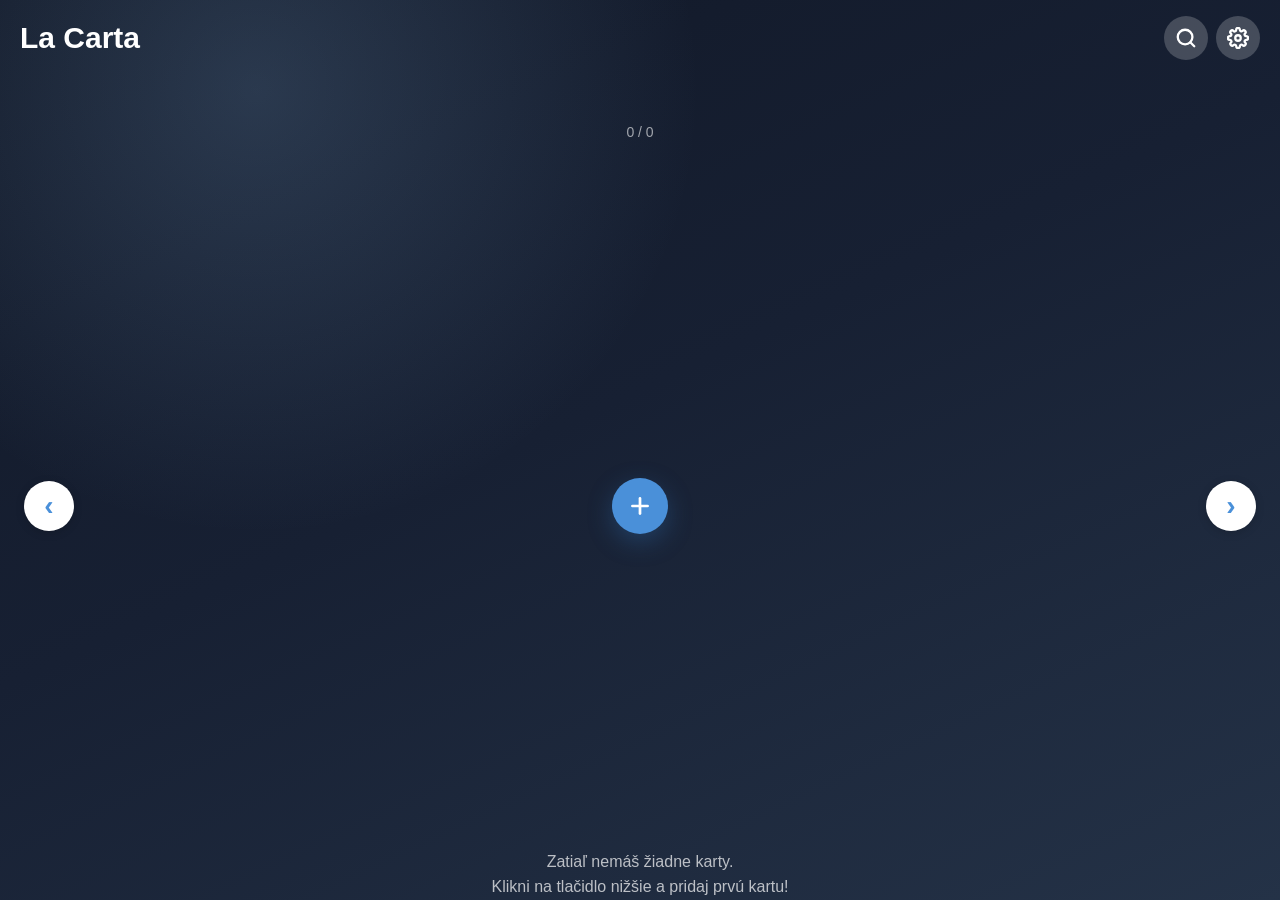
==== index.html @ f8876a1c "Improve PWA stability and translation settings" ====
<!DOCTYPE html>
<html lang="sk">
<head>
  <meta charset="UTF-8">
  <meta name="viewport" content="width=device-width, initial-scale=1.0, viewport-fit=cover">
  <meta name="theme-color" content="#4A90D9">
  <meta name="apple-mobile-web-app-capable" content="yes">
  <title>La Carta</title>
  <link rel="manifest" href="manifest.json">
  <link rel="icon" href="icons/icon-192.png" type="image/png">
  <link rel="apple-touch-icon" href="icons/icon-192.png">
  <link rel="stylesheet" href="css/style.css">
</head>
<body>
  <div id="app">
    <header id="header">
      <h1>La Carta</h1>
      <div class="header-actions" id="header-actions">
        <button id="btn-search" aria-label="Hľadať"><svg viewBox="0 0 24 24" fill="none" stroke="currentColor" stroke-width="2.5" stroke-linecap="round" stroke-linejoin="round"><circle cx="11" cy="11" r="8"/><line x1="21" y1="21" x2="16.65" y2="16.65"/></svg></button>
        <button id="btn-settings" aria-label="Nastavenia"><svg viewBox="0 0 24 24" fill="none" stroke="currentColor" stroke-width="2.5" stroke-linecap="round" stroke-linejoin="round"><circle cx="12" cy="12" r="3"/><path d="M19.4 15a1.65 1.65 0 0 0 .33 1.82l.06.06a2 2 0 0 1-2.83 2.83l-.06-.06a1.65 1.65 0 0 0-1.82-.33 1.65 1.65 0 0 0-1 1.51V21a2 2 0 0 1-4 0v-.09A1.65 1.65 0 0 0 9 19.4a1.65 1.65 0 0 0-1.82.33l-.06.06a2 2 0 0 1-2.83-2.83l.06-.06A1.65 1.65 0 0 0 4.68 15a1.65 1.65 0 0 0-1.51-1H3a2 2 0 0 1 0-4h.09A1.65 1.65 0 0 0 4.6 9a1.65 1.65 0 0 0-.33-1.82l-.06-.06a2 2 0 0 1 2.83-2.83l.06.06A1.65 1.65 0 0 0 9 4.68a1.65 1.65 0 0 0 1-1.51V3a2 2 0 0 1 4 0v.09a1.65 1.65 0 0 0 1 1.51 1.65 1.65 0 0 0 1.82-.33l.06-.06a2 2 0 0 1 2.83 2.83l-.06.06A1.65 1.65 0 0 0 19.4 9a1.65 1.65 0 0 0 1.51 1H21a2 2 0 0 1 0 4h-.09a1.65 1.65 0 0 0-1.51 1z"/></svg></button>
      </div>
      <div id="search-bar" class="hidden">
        <input type="text" id="search-input" placeholder="Hľadať kartu..." autocomplete="off">
        <button id="btn-search-close" aria-label="Zatvoriť hľadanie">✕</button>
      </div>
    </header>
    <div id="search-feedback" class="hidden"></div>
    <main id="main">
      <div id="card-area">
        <div id="card-container" class="splide">
          <div class="splide__track">
            <div class="splide__list"></div>
          </div>
        </div>
      </div>
      <div id="card-counter">0 / 0</div>
      <div class="nav-bottom" id="nav-bottom">
        <button id="btn-prev" class="nav-arrow" aria-label="Predchádzajúca karta">‹</button>
        <button id="btn-add" aria-label="Pridať kartu"><svg viewBox="0 0 24 24" fill="none" stroke="currentColor" stroke-width="2.5" stroke-linecap="round"><line x1="12" y1="5" x2="12" y2="19"/><line x1="5" y1="12" x2="19" y2="12"/></svg></button>
        <button id="btn-next" class="nav-arrow" aria-label="Ďalšia karta">›</button>
      </div>
      <div id="empty-state" class="hidden">
        <p>Zatiaľ nemáš žiadne karty.</p>
        <p>Klikni na tlačidlo nižšie a pridaj prvú kartu!</p>
      </div>
    </main>
  </div>

  <div id="modal-overlay" class="hidden">
    <div id="modal">
      <h2 id="modal-title">Nová karta</h2>
      <form id="card-form">
        <div class="form-group">
          <label for="input-front">Slovo / Fráza</label>
          <input type="text" id="input-front" required autocomplete="off">
        </div>
        <div class="form-group">
          <label for="input-hint">Pomôcka (voliteľné)</label>
          <input type="text" id="input-hint" autocomplete="off">
        </div>
        <div class="form-group">
          <label for="input-back">Preklad</label>
          <div class="input-with-button">
            <input type="text" id="input-back" required autocomplete="off">
            <button type="button" id="btn-translate" title="Automaticky preložiť" aria-label="Automaticky preložiť"><svg viewBox="0 0 24 24"><circle cx="12" cy="12" r="10"/><path d="M2 12h20"/><path d="M12 2a15.3 15.3 0 0 1 0 20"/><path d="M12 2a15.3 15.3 0 0 0 0 20"/></svg></button>
          </div>
        </div>
        <div class="form-group">
          <label>Farba karty</label>
          <div id="color-picker"></div>
        </div>
        <div class="form-actions">
          <button type="button" id="btn-delete" class="btn-danger hidden" aria-label="Vymazať kartu">Vymazať</button>
          <button type="button" id="btn-cancel">Zrušiť</button>
          <button type="submit" id="btn-save">Pridať</button>
        </div>
      </form>
    </div>
  </div>

  <div id="settings-overlay" class="hidden">
    <div id="settings-modal">
      <div class="settings-header">
        <h2 id="settings-title">Nastavenia</h2>
        <button id="btn-settings-close" class="settings-close-icon" aria-label="Zavrieť nastavenia">✕</button>
      </div>
      <div class="settings-toggle">
        <span>Navigačné šípky</span>
        <label class="toggle">
          <input type="checkbox" id="toggle-arrows" checked>
          <span class="toggle-slider"></span>
        </label>
      </div>

      <div class="settings-section">
        <h3 class="settings-section-title">Preklad</h3>
        <div class="translation-controls">
          <label for="select-source-lang">
            Z jazyka
            <select id="select-source-lang">
              <option value="sk">Slovenčina</option>
              <option value="en">Angličtina</option>
              <option value="de">Nemčina</option>
              <option value="es">Španielčina</option>
              <option value="it">Taliančina</option>
            </select>
          </label>
          <label for="select-target-lang">
            Do jazyka
            <select id="select-target-lang">
              <option value="sk">Slovenčina</option>
              <option value="en">Angličtina</option>
              <option value="de">Nemčina</option>
              <option value="es">Španielčina</option>
              <option value="it">Taliančina</option>
            </select>
          </label>
        </div>
      </div>

      <div class="settings-section">
        <h3 class="settings-section-title">Veľkosť textu</h3>

        <div class="font-size-control">
          <label>Slovo (predná strana)</label>
          <div class="font-size-adjuster">
            <button type="button" class="font-size-btn" id="btn-front-minus">−</button>
            <span class="font-size-value" id="front-size-value">100%</span>
            <button type="button" class="font-size-btn" id="btn-front-plus">+</button>
          </div>
          <div class="font-preview" id="front-preview">slovo</div>
        </div>

        <div class="font-size-control">
          <label>Preklad (zadná strana)</label>
          <div class="font-size-adjuster">
            <button type="button" class="font-size-btn" id="btn-back-minus">−</button>
            <span class="font-size-value" id="back-size-value">100%</span>
            <button type="button" class="font-size-btn" id="btn-back-plus">+</button>
          </div>
          <div class="font-preview" id="back-preview">translation</div>
        </div>
      </div>

      <div class="settings-actions">
        <button id="btn-export" class="settings-btn">Exportovať karty</button>
        <button id="btn-import" class="settings-btn">Importovať karty</button>
      </div>
      <p class="settings-info">Export vytvorí .json súbor so všetkými kartami. Import nahradí existujúce karty.</p>
    </div>
  </div>

  <script src="js/storage.js"></script>
  <script src="js/cards.js"></script>
  <script src="js/ui.js"></script>
  <script src="js/app.js"></script>
  <script>
    if ('serviceWorker' in navigator) {
      navigator.serviceWorker.register('service-worker.js');
    }
  </script>
</body>
</html>
---- css/style.css ----
*, *::before, *::after {
  box-sizing: border-box;
  margin: 0;
  padding: 0;
}

:root {
  --primary: #4A90D9;
  --primary-strong: #2f6fb1;
  --bg: #172033;
  --card-bg: #faf4e9;   /* pastel matte card background */
  --text: #333333;
  --text-secondary: #888888;
  --radius: 16px;
  --shadow: 0 4px 20px rgba(0,0,0,0.12);
}

html, body {
  height: 100%;
  overflow: hidden;
  font-family: -apple-system, BlinkMacSystemFont, 'Segoe UI', Roboto, sans-serif;
  background:
    radial-gradient(circle at 20% 10%, rgba(126, 166, 205, 0.22), transparent 34%),
    linear-gradient(155deg, #111827 0%, #172033 46%, #243247 100%);
  color: var(--text);
  -webkit-tap-highlight-color: transparent;
  user-select: none;
}

#app {
  height: 100%;
  display: flex;
  flex-direction: column;
}

#header {
  display: flex;
  justify-content: space-between;
  align-items: center;
  padding: 16px 20px;
  background: transparent;
  color: white;
  flex-shrink: 0;
}

#header h1 {
  font-size: 30px;
  font-weight: 650;
  letter-spacing: 0;
  line-height: 1;
}

#btn-add {
  width: 56px;
  height: 56px;
  border: none;
  background: var(--primary);
  color: white;
  border-radius: 50%;
  cursor: pointer;
  display: flex;
  align-items: center;
  justify-content: center;
  transition: background 0.2s, transform 0.15s;
  flex-shrink: 0;
  box-shadow: 0 8px 24px rgba(47,111,177,0.36);
}

#btn-add svg {
  width: 26px;
  height: 26px;
  fill: none;
  stroke: currentColor;
  stroke-width: 2.5;
  stroke-linecap: round;
}

#btn-add:active {
  background: var(--primary-strong);
  transform: scale(0.92);
}

.header-actions {
  display: flex;
  gap: 8px;
}

#btn-search {
  width: 44px;
  height: 44px;
  border: none;
  background: rgba(255,255,255,0.2);
  color: white;
  border-radius: 50%;
  cursor: pointer;
  display: flex;
  align-items: center;
  justify-content: center;
  transition: background 0.2s;
}

#btn-search svg {
  width: 22px;
  height: 22px;
  fill: none;
  stroke: currentColor;
  stroke-width: 2.5;
  stroke-linecap: round;
  stroke-linejoin: round;
}

#btn-search:active {
  background: rgba(255,255,255,0.35);
}

#search-bar {
  display: flex;
  align-items: center;
  gap: 8px;
  flex: 1;
  margin-left: 12px;
}

#search-bar.hidden {
  display: none;
}

#search-input {
  flex: 1;
  padding: 10px 14px;
  border: none;
  border-radius: 10px;
  font-size: 16px;
  outline: none;
  background: rgba(255,255,255,0.25);
  color: white;
}

#search-input::placeholder {
  color: rgba(255,255,255,0.6);
}

#btn-search-close {
  width: 36px;
  height: 36px;
  border: none;
  background: rgba(255,255,255,0.2);
  color: white;
  font-size: 16px;
  border-radius: 50%;
  cursor: pointer;
  display: flex;
  align-items: center;
  justify-content: center;
}

#btn-search-close:active {
  background: rgba(255,255,255,0.35);
}

#search-feedback {
  text-align: center;
  padding: 6px 16px;
  font-size: 13px;
  color: white;
  background: rgba(0,0,0,0.3);
  flex-shrink: 0;
}

#search-feedback.hidden {
  display: none;
}

#btn-settings {
  width: 44px;
  height: 44px;
  border: none;
  background: rgba(255,255,255,0.2);
  color: white;
  border-radius: 50%;
  cursor: pointer;
  display: flex;
  align-items: center;
  justify-content: center;
  transition: background 0.2s;
}

#btn-settings svg {
  width: 22px;
  height: 22px;
  fill: none;
  stroke: currentColor;
  stroke-width: 2.5;
  stroke-linecap: round;
  stroke-linejoin: round;
}

#btn-settings:active {
  background: rgba(255,255,255,0.35);
}

#main {
   flex: 1;
   display: flex;
   flex-direction: column;
   align-items: center;
   justify-content: space-between;
   position: relative;
   overflow: hidden;
   padding-top: clamp(20px, 4vh, 50px);
   padding-bottom: 0;
}

#empty-state {
  text-align: center;
  color: rgba(255,255,255,0.7);
  line-height: 1.6;
}

/* ── Card area and slider ── */

#card-area {
  display: flex;
  align-items: center;
  justify-content: center;
  width: 100%;
  flex-shrink: 0;
}

.splide {
   width: 100vw;
   height: clamp(350px, 65vh, 500px);
   padding: clamp(20px, 4vh, 40px) 0 clamp(20px, 4vh, 40px) 0;
   overflow: hidden;
}

.splide__track {
  overflow: visible;
  height: 100%;
  width: 100%;
  touch-action: pan-y;
}

.splide__list {
  --slide-width: min(70vw, 360px);
  --slide-gap: 18px;
  --slide-step: calc(var(--slide-width) + var(--slide-gap));
  --current-index: 0;
  --drag-offset: 0px;
  display: flex;
  gap: var(--slide-gap);
  height: 100%;
  transform: translateX(calc((100vw - var(--slide-width)) / 2 - (var(--current-index) * var(--slide-step)) + var(--drag-offset)));
  transition: transform 0.32s cubic-bezier(.2, .8, .2, 1);
  will-change: transform;
}

.splide__slide {
  flex: 0 0 var(--slide-width);
  display: flex;
  align-items: center;
  justify-content: center;
  padding: 10px;
  height: 100%;
  pointer-events: none;
}

.splide__slide .card {
   width: 100%;
   height: clamp(300px, 55vh, 450px);
   cursor: pointer;
   position: relative;
   transition: transform 0.35s ease, opacity 0.35s ease;
   transform-style: preserve-3d;
}

.splide__slide.is-active {
  pointer-events: auto;
}

.splide__slide.is-prev .card,
.splide__slide.is-next .card {
  transform: scale(0.85);
  opacity: 0.7;
}

.splide__slide.is-active .card {
  transform: none;
  opacity: 1;
}

.splide__slide .card.flipped {
  transform: rotateY(180deg);
}

.splide__slide.is-active .card.flipped {
  transform: rotateY(180deg);
}

.splide__slide .card-inner {
  position: relative;
  width: 100%;
  height: 100%;
  border-radius: var(--radius);
  box-shadow: 0 4px 15px rgba(0,0,0,0.2);
  background: var(--card-bg);
}

.splide__slide .card-front,
.splide__slide .card-back {
  position: absolute;
  inset: 0;
  backface-visibility: hidden;
  -webkit-backface-visibility: hidden;
  border-radius: var(--radius);
  display: flex;
  flex-direction: column;
  align-items: center;
  justify-content: center;
  padding: clamp(10px, 2.5vw, 20px);
  overflow: hidden;
}

.splide__slide .card-back {
  transform: rotateY(180deg);
}

.splide__slide .card-front-text {
   font-size: calc(clamp(16px, 4.5vw, 32px) * var(--font-scale-front, 1));
   font-weight: 700;
   text-align: center;
   word-break: break-word;
   color: white;
   max-width: 100%;
}

.splide__slide.is-active .card-front-text {
   font-size: calc(clamp(26px, 8vw, 58px) * var(--font-scale-front, 1));
}

.splide__slide .hint {
  font-size: clamp(9px, 2vw, 12px);
  color: white;
  font-style: italic;
  margin-top: 3px;
  text-align: center;
  opacity: 0.85;
  max-width: 100%;
}

.splide__slide.is-active .hint {
  font-size: clamp(11px, 2.8vw, 15px);
  margin-top: 5px;
}

.splide__slide .card-back-text {
   font-size: calc(clamp(14px, 3.5vw, 24px) * var(--font-scale-back, 1));
   text-align: center;
   word-break: break-word;
   color: white;
   max-width: 100%;
}

.splide__slide.is-active .card-back-text {
   font-size: calc(clamp(18px, 5.5vw, 36px) * var(--font-scale-back, 1));
}

.splide__slide .card-back-actions {
  position: absolute;
  bottom: clamp(4px, 1.5vh, 10px);
  display: flex;
  gap: clamp(4px, 1.5vw, 10px);
}

.splide__slide .card-back-actions button {
  background: rgba(0,0,0,0.15);
  border: none;
  cursor: pointer;
  width: clamp(22px, 5vw, 32px);
  height: clamp(22px, 5vw, 32px);
  border-radius: 50%;
  display: flex;
  align-items: center;
  justify-content: center;
  opacity: 0.8;
  transition: opacity 0.2s, background 0.2s;
  color: white;
}

.splide__slide .card-back-actions button svg {
  width: 60%;
  height: 60%;
  fill: none;
  stroke: currentColor;
  stroke-width: 2;
  stroke-linecap: round;
  stroke-linejoin: round;
}

.splide__slide .card-back-actions button:active {
  opacity: 1;
  background: rgba(0,0,0,0.25);
}

.splide__slide.is-active .card-back-actions button {
  width: clamp(26px, 5vw, 38px);
  height: clamp(26px, 5vw, 38px);
}

/* ── Nav bottom ── */

.nav-bottom {
   display: flex;
   align-items: center;
   justify-content: space-between;
   width: 100%;
   padding: 24px 24px 12px;
   flex-shrink: 0;
}

.nav-arrow {
  width: 50px;
  height: 50px;
  border: none;
  background: white;
  color: var(--primary);
  font-size: 28px;
  font-weight: 700;
  border-radius: 50%;
  cursor: pointer;
  display: flex;
  align-items: center;
  justify-content: center;
  transition: opacity 0.2s, transform 0.15s;
  box-shadow: 0 2px 10px rgba(0,0,0,0.15);
  line-height: 1;
}

.nav-arrow:active {
  opacity: 0.7;
  transform: scale(0.92);
}

.nav-arrow.hidden {
  display: none;
}

/* ── Card counter ── */

#card-counter {
  text-align: center;
  padding: 12px;
  font-size: 14px;
  color: rgba(255,255,255,0.6);
  flex-shrink: 0;
}

/* ── Modal ── */

#modal-overlay {
  position: fixed;
  inset: 0;
  background: rgba(0,0,0,0.4);
  display: flex;
  align-items: flex-end;
  z-index: 100;
  transition: opacity 0.2s;
}

#modal-overlay.hidden {
  display: none;
}

#modal {
  background: white;
  width: 100%;
  max-height: 90vh;
  border-radius: 20px 20px 0 0;
  padding: 24px 24px max(24px, env(safe-area-inset-bottom));
  overflow-y: auto;
}

#modal-title {
  font-size: 20px;
  margin-bottom: 20px;
}

.form-group {
  margin-bottom: 16px;
}

.form-group label {
  display: block;
  font-size: 14px;
  color: var(--text-secondary);
  margin-bottom: 6px;
}

.form-group input {
  width: 100%;
  padding: 12px 14px;
  border: 2px solid #e0e0e0;
  border-radius: 10px;
  font-size: 16px;
  outline: none;
  transition: border-color 0.2s;
}

.form-group input:focus {
  border-color: var(--primary);
}

.input-with-button {
  display: flex;
  gap: 8px;
}

.input-with-button input {
  flex: 1;
}

#btn-translate {
  width: 48px;
  min-width: 48px;
  border: 2px solid #e0e0e0;
  border-radius: 10px;
  background: white;
  cursor: pointer;
  transition: border-color 0.2s;
  color: var(--primary);
  display: flex;
  align-items: center;
  justify-content: center;
}

#btn-translate svg {
  width: 21px;
  height: 21px;
  fill: none;
  stroke: currentColor;
  stroke-width: 2.3;
  stroke-linecap: round;
  stroke-linejoin: round;
}

#btn-translate:active {
  border-color: var(--primary);
}

#color-picker {
  display: flex;
  flex-wrap: wrap;
  gap: 8px;
}

.color-option {
  width: 36px;
  height: 36px;
  border-radius: 50%;
  cursor: pointer;
  border: 3px solid transparent;
  transition: border-color 0.2s, transform 0.2s;
}

.color-option.selected {
  border-color: var(--text);
  transform: scale(1.15);
}

.form-actions {
  display: flex;
  gap: 12px;
  margin-top: 20px;
}

.form-actions button {
  flex: 1;
  padding: 14px;
  border: none;
  border-radius: 12px;
  font-size: 16px;
  font-weight: 600;
  cursor: pointer;
  transition: opacity 0.2s;
}

.form-actions button:active {
  opacity: 0.7;
}

#btn-cancel {
  background: #f0f0f0;
  color: var(--text);
}

.btn-danger {
  background: #E74C3C !important;
  color: white !important;
}

#btn-save {
  background: var(--primary);
  color: white;
}

/* ── Toggle switch ── */

.settings-toggle {
  display: flex;
  align-items: center;
  justify-content: space-between;
  padding: 14px 0;
  font-size: 16px;
  font-weight: 500;
}

.toggle {
  position: relative;
  width: 48px;
  height: 26px;
  cursor: pointer;
  display: inline-block;
}

.toggle input {
  position: absolute;
  opacity: 0;
  width: 0;
  height: 0;
}

.toggle-slider {
  position: absolute;
  inset: 0;
  background: #ccc;
  border-radius: 26px;
  transition: background 0.25s;
}

.toggle-slider::after {
  content: '';
  position: absolute;
  width: 20px;
  height: 20px;
  left: 3px;
  top: 3px;
  background: white;
  border-radius: 50%;
  transition: transform 0.25s;
  box-shadow: 0 1px 3px rgba(0,0,0,0.2);
}

.toggle input:checked + .toggle-slider {
  background: var(--primary);
}

.toggle input:checked + .toggle-slider::after {
  transform: translateX(22px);
}

/* ── Settings ── */

#settings-overlay {
  position: fixed;
  inset: 0;
  background: rgba(0,0,0,0.4);
  display: flex;
  align-items: flex-end;
  z-index: 100;
  transition: opacity 0.2s;
}

#settings-overlay.hidden {
  display: none;
}

#settings-modal {
  background: white;
  width: 100%;
  max-height: 90vh;
  border-radius: 20px 20px 0 0;
  padding: 24px 24px max(24px, env(safe-area-inset-bottom));
  overflow-y: auto;
}

.settings-header {
  display: flex;
  align-items: center;
  justify-content: space-between;
  gap: 16px;
  margin-bottom: 20px;
}

#settings-title {
  font-size: 20px;
}

.settings-close-icon {
  width: 38px;
  height: 38px;
  border: none;
  border-radius: 50%;
  background: #f0f0f0;
  color: var(--text);
  cursor: pointer;
  font-size: 16px;
  line-height: 1;
}

.settings-actions {
  display: flex;
  flex-direction: column;
  gap: 12px;
  margin-bottom: 16px;
}

.settings-btn {
  padding: 14px;
  border: 2px solid #e0e0e0;
  border-radius: 12px;
  background: white;
  font-size: 16px;
  font-weight: 600;
  cursor: pointer;
  transition: border-color 0.2s;
  text-align: center;
  color: var(--text);
}

.settings-btn:active {
  border-color: var(--primary);
}

.settings-info {
  font-size: 13px;
  color: var(--text-secondary);
  line-height: 1.5;
  margin-bottom: 16px;
}

.settings-close-icon:active {
   opacity: 0.7;
}

/* ── Font Size Settings ── */

.settings-section {
   margin-bottom: 24px;
   padding-bottom: 16px;
   border-bottom: 1px solid #e0e0e0;
}

.settings-section-title {
   font-size: 14px;
   font-weight: 600;
   color: var(--text-secondary);
   margin-bottom: 14px;
   text-transform: uppercase;
  letter-spacing: 0.05em;
}

.translation-controls {
   display: grid;
   grid-template-columns: 1fr 1fr;
   gap: 12px;
}

.translation-controls label {
   display: flex;
   flex-direction: column;
   gap: 6px;
   font-size: 14px;
   font-weight: 500;
   color: var(--text);
}

.translation-controls select {
   width: 100%;
   padding: 11px 12px;
   border: 2px solid #e0e0e0;
   border-radius: 10px;
   background: white;
   color: var(--text);
   font-size: 15px;
   outline: none;
}

.translation-controls select:focus {
   border-color: var(--primary);
}

.font-size-control {
   margin-bottom: 20px;
}

.font-size-control > label {
   display: block;
   font-size: 14px;
   font-weight: 500;
   color: var(--text);
   margin-bottom: 8px;
}

.font-size-adjuster {
   display: flex;
   align-items: center;
   gap: 12px;
   margin-bottom: 10px;
}

.font-size-btn {
   width: 40px;
   height: 40px;
   border: 2px solid #e0e0e0;
   border-radius: 8px;
   background: white;
   font-size: 20px;
   font-weight: 600;
   color: var(--primary);
   cursor: pointer;
   display: flex;
   align-items: center;
   justify-content: center;
   transition: border-color 0.2s, background 0.2s;
}

.font-size-btn:active {
   border-color: var(--primary);
   background: #f5f5f5;
}

.font-size-value {
   min-width: 60px;
   text-align: center;
   font-size: 16px;
   font-weight: 600;
   color: var(--text);
}

.font-preview {
   padding: 12px;
   background: #f9f9f9;
   border-radius: 8px;
   text-align: center;
   color: var(--text);
   font-weight: 500;
   word-break: break-word;
}

#front-preview {
   font-size: calc(clamp(26px, 8vw, 58px) * var(--font-scale-front, 1));
}

#back-preview {
   font-size: calc(clamp(18px, 5.5vw, 36px) * var(--font-scale-back, 1));
}

.hidden {
   display: none !important;
}
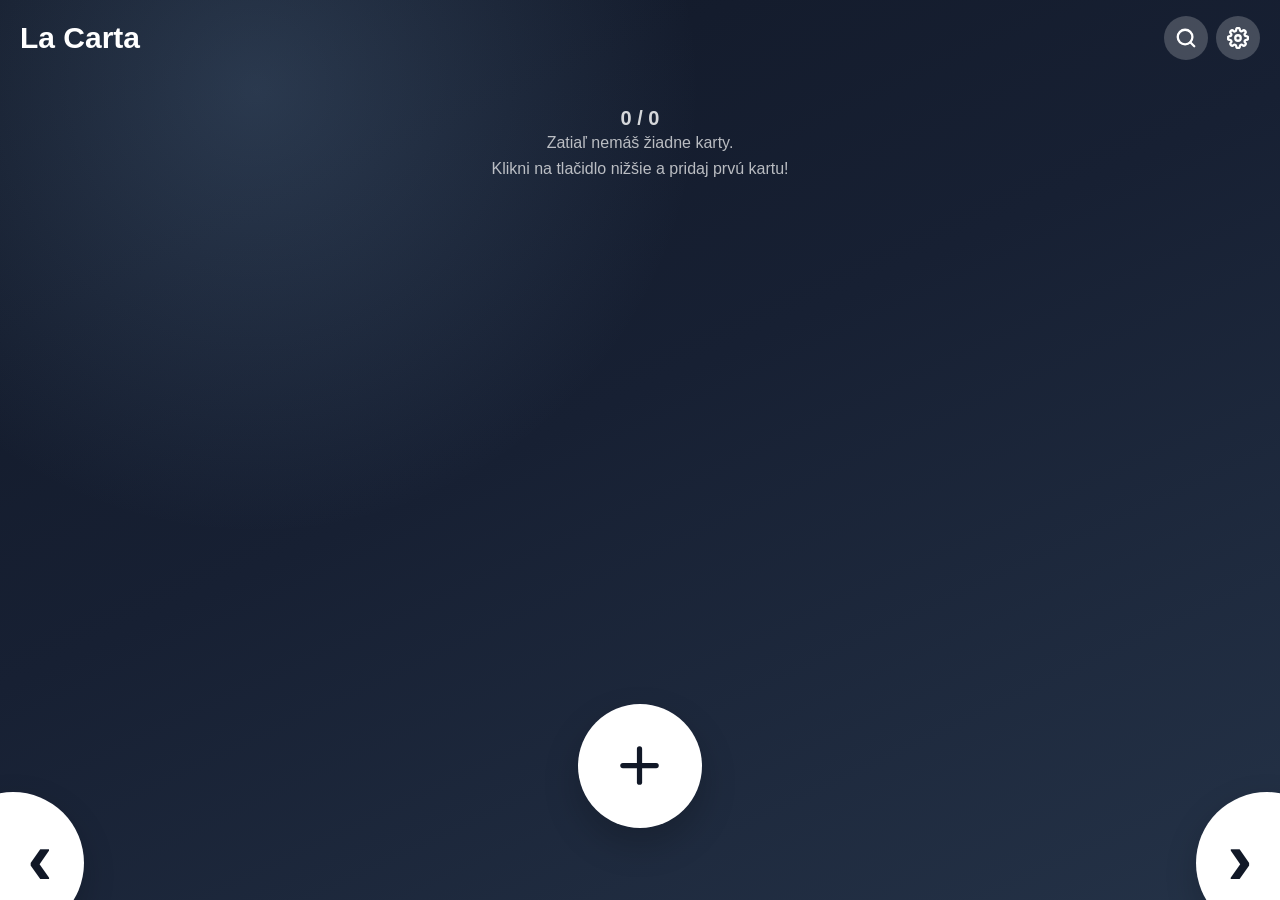
==== commit b2e1da32: "Refine mobile card controls layout" ====
--- a/index.html
+++ b/index.html
@@ -12,6 +12,10 @@
   <link rel="stylesheet" href="css/style.css">
 </head>
 <body>
+  <div id="update-banner" class="app-banner hidden">
+    <span>Je dostupná nová verzia.</span>
+    <button id="btn-update-app" type="button">Aktualizovať</button>
+  </div>
   <div id="app">
     <header id="header">
       <h1>La Carta</h1>
@@ -26,6 +30,7 @@
     </header>
     <div id="search-feedback" class="hidden"></div>
     <main id="main">
+      <div id="card-counter">0 / 0</div>
       <div id="card-area">
         <div id="card-container" class="splide">
           <div class="splide__track">
@@ -33,7 +38,6 @@
           </div>
         </div>
       </div>
-      <div id="card-counter">0 / 0</div>
       <div class="nav-bottom" id="nav-bottom">
         <button id="btn-prev" class="nav-arrow" aria-label="Predchádzajúca karta">‹</button>
         <button id="btn-add" aria-label="Pridať kartu"><svg viewBox="0 0 24 24" fill="none" stroke="currentColor" stroke-width="2.5" stroke-linecap="round"><line x1="12" y1="5" x2="12" y2="19"/><line x1="5" y1="12" x2="19" y2="12"/></svg></button>
@@ -48,6 +52,7 @@
 
   <div id="modal-overlay" class="hidden">
     <div id="modal">
+      <div class="sheet-handle" aria-hidden="true"></div>
       <h2 id="modal-title">Nová karta</h2>
       <form id="card-form">
         <div class="form-group">
@@ -64,6 +69,7 @@
             <input type="text" id="input-back" required autocomplete="off">
             <button type="button" id="btn-translate" title="Automaticky preložiť" aria-label="Automaticky preložiť"><svg viewBox="0 0 24 24"><circle cx="12" cy="12" r="10"/><path d="M2 12h20"/><path d="M12 2a15.3 15.3 0 0 1 0 20"/><path d="M12 2a15.3 15.3 0 0 0 0 20"/></svg></button>
           </div>
+          <p id="translation-feedback" class="form-feedback hidden"></p>
         </div>
         <div class="form-group">
           <label>Farba karty</label>
@@ -80,20 +86,38 @@
 
   <div id="settings-overlay" class="hidden">
     <div id="settings-modal">
+      <div class="sheet-handle" aria-hidden="true"></div>
       <div class="settings-header">
         <h2 id="settings-title">Nastavenia</h2>
         <button id="btn-settings-close" class="settings-close-icon" aria-label="Zavrieť nastavenia">✕</button>
       </div>
-      <div class="settings-toggle">
-        <span>Navigačné šípky</span>
-        <label class="toggle">
-          <input type="checkbox" id="toggle-arrows" checked>
-          <span class="toggle-slider"></span>
-        </label>
-      </div>
-
-      <div class="settings-section">
-        <h3 class="settings-section-title">Preklad</h3>
+
+      <div id="settings-menu" class="settings-view">
+        <button class="settings-menu-item" type="button" data-settings-view="translation" aria-label="Preklad">
+          <span>Preklad</span>
+          <small>Jazyky automatického prekladu</small>
+          <span class="settings-menu-arrow" aria-hidden="true"></span>
+        </button>
+        <button class="settings-menu-item" type="button" data-settings-view="font" aria-label="Písmo">
+          <span>Písmo</span>
+          <small>Veľkosť textu na kartách</small>
+          <span class="settings-menu-arrow" aria-hidden="true"></span>
+        </button>
+        <button class="settings-menu-item" type="button" data-settings-view="navigation" aria-label="Navigácia">
+          <span>Navigácia</span>
+          <small>Zobrazenie šípok</small>
+          <span class="settings-menu-arrow" aria-hidden="true"></span>
+        </button>
+        <button class="settings-menu-item" type="button" data-settings-view="data" aria-label="Import / export">
+          <span>Import / export</span>
+          <small>Zálohovanie kariet</small>
+          <span class="settings-menu-arrow" aria-hidden="true"></span>
+        </button>
+      </div>
+
+      <div id="settings-view-translation" class="settings-view settings-detail hidden">
+        <button class="settings-back" type="button">← Nastavenia</button>
+        <h3 class="settings-detail-title">Preklad</h3>
         <div class="translation-controls">
           <label for="select-source-lang">
             Z jazyka
@@ -118,9 +142,9 @@
         </div>
       </div>
 
-      <div class="settings-section">
-        <h3 class="settings-section-title">Veľkosť textu</h3>
-
+      <div id="settings-view-font" class="settings-view settings-detail hidden">
+        <button class="settings-back" type="button">← Nastavenia</button>
+        <h3 class="settings-detail-title">Písmo</h3>
         <div class="font-size-control">
           <label>Slovo (predná strana)</label>
           <div class="font-size-adjuster">
@@ -130,7 +154,6 @@
           </div>
           <div class="font-preview" id="front-preview">slovo</div>
         </div>
-
         <div class="font-size-control">
           <label>Preklad (zadná strana)</label>
           <div class="font-size-adjuster">
@@ -142,13 +165,42 @@
         </div>
       </div>
 
-      <div class="settings-actions">
-        <button id="btn-export" class="settings-btn">Exportovať karty</button>
-        <button id="btn-import" class="settings-btn">Importovať karty</button>
-      </div>
-      <p class="settings-info">Export vytvorí .json súbor so všetkými kartami. Import nahradí existujúce karty.</p>
+      <div id="settings-view-navigation" class="settings-view settings-detail hidden">
+        <button class="settings-back" type="button">← Nastavenia</button>
+        <h3 class="settings-detail-title">Navigácia</h3>
+        <div class="settings-toggle">
+          <span>Navigačné šípky</span>
+          <label class="toggle">
+            <input type="checkbox" id="toggle-arrows" checked>
+            <span class="toggle-slider"></span>
+          </label>
+        </div>
+      </div>
+
+      <div id="settings-view-data" class="settings-view settings-detail hidden">
+        <button class="settings-back" type="button">← Nastavenia</button>
+        <h3 class="settings-detail-title">Import / export</h3>
+        <div class="settings-actions">
+          <button id="btn-export" class="settings-btn">Exportovať karty</button>
+          <button id="btn-import" class="settings-btn">Importovať karty</button>
+        </div>
+        <p class="settings-info">Export vytvorí .json súbor so všetkými kartami. Import nahradí existujúce karty.</p>
+      </div>
     </div>
   </div>
+
+  <div id="confirm-overlay" class="hidden">
+    <div id="confirm-dialog">
+      <h2 id="confirm-title">Importovať karty?</h2>
+      <p id="confirm-message">Import nahradí všetky existujúce karty.</p>
+      <div class="confirm-actions">
+        <button type="button" id="btn-confirm-cancel">Zrušiť</button>
+        <button type="button" id="btn-confirm-ok">Importovať</button>
+      </div>
+    </div>
+  </div>
+
+  <div id="toast" class="toast hidden" role="status" aria-live="polite"></div>
 
   <script src="js/storage.js"></script>
   <script src="js/cards.js"></script>
--- a/css/style.css
+++ b/css/style.css
@@ -1,4 +1,6 @@
-*, *::before, *::after {
+*,
+*::before,
+*::after {
   box-sizing: border-box;
   margin: 0;
   padding: 0;
@@ -8,14 +10,16 @@
   --primary: #4A90D9;
   --primary-strong: #2f6fb1;
   --bg: #172033;
-  --card-bg: #faf4e9;   /* pastel matte card background */
+  --card-bg: #faf4e9;
+  /* pastel matte card background */
   --text: #333333;
   --text-secondary: #888888;
   --radius: 16px;
-  --shadow: 0 4px 20px rgba(0,0,0,0.12);
-}
-
-html, body {
+  --shadow: 0 4px 20px rgba(0, 0, 0, 0.12);
+}
+
+html,
+body {
   height: 100%;
   overflow: hidden;
   font-family: -apple-system, BlinkMacSystemFont, 'Segoe UI', Roboto, sans-serif;
@@ -33,6 +37,35 @@
   flex-direction: column;
 }
 
+.app-banner {
+  position: fixed;
+  left: 16px;
+  right: 16px;
+  top: max(12px, env(safe-area-inset-top));
+  z-index: 220;
+  display: flex;
+  align-items: center;
+  justify-content: space-between;
+  gap: 12px;
+  padding: 12px 14px;
+  border-radius: 14px;
+  background: white;
+  color: var(--text);
+  box-shadow: 0 8px 26px rgba(0, 0, 0, 0.22);
+  font-size: 14px;
+  font-weight: 600;
+}
+
+.app-banner button {
+  border: none;
+  border-radius: 10px;
+  padding: 9px 12px;
+  background: var(--primary);
+  color: white;
+  font-weight: 650;
+  cursor: pointer;
+}
+
 #header {
   display: flex;
   justify-content: space-between;
@@ -63,7 +96,7 @@
   justify-content: center;
   transition: background 0.2s, transform 0.15s;
   flex-shrink: 0;
-  box-shadow: 0 8px 24px rgba(47,111,177,0.36);
+  box-shadow: 0 8px 24px rgba(47, 111, 177, 0.36);
 }
 
 #btn-add svg {
@@ -89,7 +122,7 @@
   width: 44px;
   height: 44px;
   border: none;
-  background: rgba(255,255,255,0.2);
+  background: rgba(255, 255, 255, 0.2);
   color: white;
   border-radius: 50%;
   cursor: pointer;
@@ -110,7 +143,7 @@
 }
 
 #btn-search:active {
-  background: rgba(255,255,255,0.35);
+  background: rgba(255, 255, 255, 0.35);
 }
 
 #search-bar {
@@ -132,19 +165,19 @@
   border-radius: 10px;
   font-size: 16px;
   outline: none;
-  background: rgba(255,255,255,0.25);
+  background: rgba(255, 255, 255, 0.25);
   color: white;
 }
 
 #search-input::placeholder {
-  color: rgba(255,255,255,0.6);
+  color: rgba(255, 255, 255, 0.6);
 }
 
 #btn-search-close {
   width: 36px;
   height: 36px;
   border: none;
-  background: rgba(255,255,255,0.2);
+  background: rgba(255, 255, 255, 0.2);
   color: white;
   font-size: 16px;
   border-radius: 50%;
@@ -155,7 +188,7 @@
 }
 
 #btn-search-close:active {
-  background: rgba(255,255,255,0.35);
+  background: rgba(255, 255, 255, 0.35);
 }
 
 #search-feedback {
@@ -163,7 +196,7 @@
   padding: 6px 16px;
   font-size: 13px;
   color: white;
-  background: rgba(0,0,0,0.3);
+  background: rgba(0, 0, 0, 0.3);
   flex-shrink: 0;
 }
 
@@ -175,7 +208,7 @@
   width: 44px;
   height: 44px;
   border: none;
-  background: rgba(255,255,255,0.2);
+  background: rgba(255, 255, 255, 0.2);
   color: white;
   border-radius: 50%;
   cursor: pointer;
@@ -196,24 +229,24 @@
 }
 
 #btn-settings:active {
-  background: rgba(255,255,255,0.35);
+  background: rgba(255, 255, 255, 0.35);
 }
 
 #main {
-   flex: 1;
-   display: flex;
-   flex-direction: column;
-   align-items: center;
-   justify-content: space-between;
-   position: relative;
-   overflow: hidden;
-   padding-top: clamp(20px, 4vh, 50px);
-   padding-bottom: 0;
+  flex: 1;
+  display: flex;
+  flex-direction: column;
+  align-items: center;
+  justify-content: flex-start;
+  position: relative;
+  overflow: hidden;
+  padding-top: clamp(16px, 3vh, 34px);
+  padding-bottom: max(148px, calc(126px + env(safe-area-inset-bottom)));
 }
 
 #empty-state {
   text-align: center;
-  color: rgba(255,255,255,0.7);
+  color: rgba(255, 255, 255, 0.7);
   line-height: 1.6;
 }
 
@@ -225,13 +258,15 @@
   justify-content: center;
   width: 100%;
   flex-shrink: 0;
+  margin-top: clamp(4px, 1vh, 12px);
 }
 
 .splide {
-   width: 100vw;
-   height: clamp(350px, 65vh, 500px);
-   padding: clamp(20px, 4vh, 40px) 0 clamp(20px, 4vh, 40px) 0;
-   overflow: hidden;
+  width: 100vw;
+  height: min(58vh, 520px);
+  min-height: 330px;
+  padding: clamp(10px, 2vh, 24px) 0 clamp(10px, 2vh, 24px) 0;
+  overflow: hidden;
 }
 
 .splide__track {
@@ -242,8 +277,8 @@
 }
 
 .splide__list {
-  --slide-width: min(70vw, 360px);
-  --slide-gap: 18px;
+  --slide-width: min(66vw, 340px);
+  --slide-gap: clamp(22px, 7vw, 42px);
   --slide-step: calc(var(--slide-width) + var(--slide-gap));
   --current-index: 0;
   --drag-offset: 0px;
@@ -266,12 +301,13 @@
 }
 
 .splide__slide .card {
-   width: 100%;
-   height: clamp(300px, 55vh, 450px);
-   cursor: pointer;
-   position: relative;
-   transition: transform 0.35s ease, opacity 0.35s ease;
-   transform-style: preserve-3d;
+  width: 100%;
+  height: min(52vh, 460px);
+  min-height: 300px;
+  cursor: pointer;
+  position: relative;
+  transition: transform 0.35s ease, opacity 0.35s ease;
+  transform-style: preserve-3d;
 }
 
 .splide__slide.is-active {
@@ -302,7 +338,7 @@
   width: 100%;
   height: 100%;
   border-radius: var(--radius);
-  box-shadow: 0 4px 15px rgba(0,0,0,0.2);
+  box-shadow: 0 4px 15px rgba(0, 0, 0, 0.2);
   background: var(--card-bg);
 }
 
@@ -326,16 +362,16 @@
 }
 
 .splide__slide .card-front-text {
-   font-size: calc(clamp(16px, 4.5vw, 32px) * var(--font-scale-front, 1));
-   font-weight: 700;
-   text-align: center;
-   word-break: break-word;
-   color: white;
-   max-width: 100%;
+  font-size: calc(clamp(16px, 4.5vw, 32px) * var(--font-scale-front, 1));
+  font-weight: 700;
+  text-align: center;
+  word-break: break-word;
+  color: white;
+  max-width: 100%;
 }
 
 .splide__slide.is-active .card-front-text {
-   font-size: calc(clamp(26px, 8vw, 58px) * var(--font-scale-front, 1));
+  font-size: calc(clamp(26px, 8vw, 58px) * var(--font-scale-front, 1));
 }
 
 .splide__slide .hint {
@@ -354,15 +390,15 @@
 }
 
 .splide__slide .card-back-text {
-   font-size: calc(clamp(14px, 3.5vw, 24px) * var(--font-scale-back, 1));
-   text-align: center;
-   word-break: break-word;
-   color: white;
-   max-width: 100%;
+  font-size: calc(clamp(14px, 3.5vw, 24px) * var(--font-scale-back, 1));
+  text-align: center;
+  word-break: break-word;
+  color: white;
+  max-width: 100%;
 }
 
 .splide__slide.is-active .card-back-text {
-   font-size: calc(clamp(18px, 5.5vw, 36px) * var(--font-scale-back, 1));
+  font-size: calc(clamp(18px, 5.5vw, 36px) * var(--font-scale-back, 1));
 }
 
 .splide__slide .card-back-actions {
@@ -373,7 +409,7 @@
 }
 
 .splide__slide .card-back-actions button {
-  background: rgba(0,0,0,0.15);
+  background: rgba(0, 0, 0, 0.15);
   border: none;
   cursor: pointer;
   width: clamp(22px, 5vw, 32px);
@@ -399,7 +435,7 @@
 
 .splide__slide .card-back-actions button:active {
   opacity: 1;
-  background: rgba(0,0,0,0.25);
+  background: rgba(0, 0, 0, 0.25);
 }
 
 .splide__slide.is-active .card-back-actions button {
@@ -410,21 +446,23 @@
 /* ── Nav bottom ── */
 
 .nav-bottom {
-   display: flex;
-   align-items: center;
-   justify-content: space-between;
-   width: 100%;
-   padding: 24px 24px 12px;
-   flex-shrink: 0;
+  position: absolute;
+  left: 0;
+  right: 0;
+  bottom: 0;
+  height: max(140px, calc(118px + env(safe-area-inset-bottom)));
+  pointer-events: none;
 }
 
 .nav-arrow {
-  width: 50px;
-  height: 50px;
+  position: absolute;
+  bottom: calc(-34px + env(safe-area-inset-bottom));
+  width: clamp(112px, 29vw, 142px);
+  height: clamp(112px, 29vw, 142px);
   border: none;
   background: white;
-  color: var(--primary);
-  font-size: 28px;
+  color: #111827;
+  font-size: clamp(54px, 14vw, 76px);
   font-weight: 700;
   border-radius: 50%;
   cursor: pointer;
@@ -432,13 +470,25 @@
   align-items: center;
   justify-content: center;
   transition: opacity 0.2s, transform 0.15s;
-  box-shadow: 0 2px 10px rgba(0,0,0,0.15);
+  box-shadow: 0 12px 32px rgba(0, 0, 0, 0.18);
   line-height: 1;
+  pointer-events: auto;
 }
 
 .nav-arrow:active {
-  opacity: 0.7;
-  transform: scale(0.92);
+  transform: scale(0.94);
+}
+
+#btn-prev {
+  left: clamp(-58px, -11vw, -36px);
+  padding-left: clamp(38px, 9vw, 54px);
+  padding-bottom: 10px;
+}
+
+#btn-next {
+  right: clamp(-58px, -11vw, -36px);
+  padding-right: clamp(38px, 9vw, 54px);
+  padding-bottom: 10px;
 }
 
 .nav-arrow.hidden {
@@ -449,10 +499,36 @@
 
 #card-counter {
   text-align: center;
-  padding: 12px;
-  font-size: 14px;
-  color: rgba(255,255,255,0.6);
+  padding: 4px 12px 0;
+  font-size: clamp(16px, 4vw, 20px);
+  font-weight: 650;
+  color: rgba(255, 255, 255, 0.82);
   flex-shrink: 0;
+  letter-spacing: 0;
+}
+
+#btn-add {
+  position: absolute;
+  left: 50%;
+  bottom: max(72px, calc(56px + env(safe-area-inset-bottom)));
+  transform: translateX(-50%);
+  width: clamp(96px, 27vw, 124px);
+  height: clamp(96px, 27vw, 124px);
+  background: white;
+  color: #111827;
+  box-shadow: 0 16px 36px rgba(0, 0, 0, 0.2);
+  pointer-events: auto;
+}
+
+#btn-add svg {
+  width: 46%;
+  height: 46%;
+  stroke-width: 2.2;
+}
+
+#btn-add:active {
+  background: #f6f6f6;
+  transform: translateX(-50%) scale(0.94);
 }
 
 /* ── Modal ── */
@@ -460,7 +536,7 @@
 #modal-overlay {
   position: fixed;
   inset: 0;
-  background: rgba(0,0,0,0.4);
+  background: rgba(0, 0, 0, 0.4);
   display: flex;
   align-items: flex-end;
   z-index: 100;
@@ -478,11 +554,26 @@
   border-radius: 20px 20px 0 0;
   padding: 24px 24px max(24px, env(safe-area-inset-bottom));
   overflow-y: auto;
+  touch-action: pan-y;
+  transition: transform 0.22s ease;
 }
 
 #modal-title {
   font-size: 20px;
   margin-bottom: 20px;
+}
+
+.sheet-handle {
+  width: 44px;
+  height: 5px;
+  border-radius: 999px;
+  background: #d8d8d8;
+  margin: -10px auto 18px;
+}
+
+.sheet-dragging {
+  transition: none !important;
+  cursor: grabbing;
 }
 
 .form-group {
@@ -547,6 +638,20 @@
   border-color: var(--primary);
 }
 
+.form-feedback {
+  margin-top: 8px;
+  font-size: 13px;
+  line-height: 1.35;
+}
+
+.form-feedback-error {
+  color: #c0392b;
+}
+
+.form-feedback-muted {
+  color: var(--text-secondary);
+}
+
 #color-picker {
   display: flex;
   flex-wrap: wrap;
@@ -609,7 +714,7 @@
   display: flex;
   align-items: center;
   justify-content: space-between;
-  padding: 14px 0;
+  padding: 2px 0 0;
   font-size: 16px;
   font-weight: 500;
 }
@@ -647,14 +752,14 @@
   background: white;
   border-radius: 50%;
   transition: transform 0.25s;
-  box-shadow: 0 1px 3px rgba(0,0,0,0.2);
-}
-
-.toggle input:checked + .toggle-slider {
+  box-shadow: 0 1px 3px rgba(0, 0, 0, 0.2);
+}
+
+.toggle input:checked+.toggle-slider {
   background: var(--primary);
 }
 
-.toggle input:checked + .toggle-slider::after {
+.toggle input:checked+.toggle-slider::after {
   transform: translateX(22px);
 }
 
@@ -663,7 +768,7 @@
 #settings-overlay {
   position: fixed;
   inset: 0;
-  background: rgba(0,0,0,0.4);
+  background: rgba(0, 0, 0, 0.4);
   display: flex;
   align-items: flex-end;
   z-index: 100;
@@ -681,6 +786,8 @@
   border-radius: 20px 20px 0 0;
   padding: 24px 24px max(24px, env(safe-area-inset-bottom));
   overflow-y: auto;
+  touch-action: pan-y;
+  transition: transform 0.22s ease;
 }
 
 .settings-header {
@@ -711,7 +818,63 @@
   display: flex;
   flex-direction: column;
   gap: 12px;
-  margin-bottom: 16px;
+}
+
+.settings-view {
+  min-height: 260px;
+}
+
+.settings-menu-item {
+  width: 100%;
+  padding: 16px 0;
+  border: none;
+  border-bottom: 1px solid #e8e8e8;
+  background: transparent;
+  color: var(--text);
+  cursor: pointer;
+  text-align: left;
+  display: flex;
+  flex-direction: column;
+  gap: 4px;
+  position: relative;
+}
+
+.settings-menu-arrow {
+  position: absolute;
+  right: 4px;
+  top: 50%;
+  width: 10px;
+  height: 10px;
+  border-top: 2px solid var(--text-secondary);
+  border-right: 2px solid var(--text-secondary);
+  transform: translateY(-50%) rotate(45deg);
+}
+
+.settings-menu-item span {
+  font-size: 16px;
+  font-weight: 650;
+}
+
+.settings-menu-item small {
+  max-width: calc(100% - 34px);
+  color: var(--text-secondary);
+  font-size: 13px;
+}
+
+.settings-detail-title {
+  font-size: 18px;
+  margin-bottom: 18px;
+}
+
+.settings-back {
+  border: none;
+  background: transparent;
+  color: var(--primary);
+  font-size: 15px;
+  font-weight: 650;
+  padding: 0;
+  margin-bottom: 18px;
+  cursor: pointer;
 }
 
 .settings-btn {
@@ -735,126 +898,205 @@
   font-size: 13px;
   color: var(--text-secondary);
   line-height: 1.5;
-  margin-bottom: 16px;
+  margin-top: 12px;
 }
 
 .settings-close-icon:active {
-   opacity: 0.7;
+  opacity: 0.7;
+}
+
+#confirm-overlay {
+  position: fixed;
+  inset: 0;
+  z-index: 240;
+  background: rgba(0, 0, 0, 0.42);
+  display: flex;
+  align-items: flex-end;
+  padding: 16px;
+}
+
+#confirm-overlay.hidden {
+  display: none;
+}
+
+#confirm-dialog {
+  width: 100%;
+  background: white;
+  border-radius: 18px;
+  padding: 20px;
+  box-shadow: 0 10px 30px rgba(0, 0, 0, 0.24);
+}
+
+#confirm-title {
+  font-size: 20px;
+  margin-bottom: 8px;
+}
+
+#confirm-message {
+  color: var(--text-secondary);
+  line-height: 1.45;
+  margin-bottom: 18px;
+}
+
+.confirm-actions {
+  display: flex;
+  gap: 12px;
+}
+
+.confirm-actions button {
+  flex: 1;
+  border: none;
+  border-radius: 12px;
+  padding: 13px;
+  font-size: 16px;
+  font-weight: 650;
+  cursor: pointer;
+}
+
+#btn-confirm-cancel {
+  background: #f0f0f0;
+  color: var(--text);
+}
+
+#btn-confirm-ok {
+  background: var(--primary);
+  color: white;
+}
+
+.toast {
+  position: fixed;
+  left: 16px;
+  right: 16px;
+  bottom: max(16px, env(safe-area-inset-bottom));
+  z-index: 260;
+  padding: 13px 16px;
+  border-radius: 14px;
+  background: rgba(20, 27, 42, 0.94);
+  color: white;
+  font-size: 14px;
+  text-align: center;
+  box-shadow: 0 8px 24px rgba(0, 0, 0, 0.22);
 }
 
 /* ── Font Size Settings ── */
 
 .settings-section {
-   margin-bottom: 24px;
-   padding-bottom: 16px;
-   border-bottom: 1px solid #e0e0e0;
+  margin-bottom: 24px;
+  padding-bottom: 16px;
+  border-bottom: 1px solid #e0e0e0;
+}
+
+.settings-section:last-child {
+  margin-bottom: 0;
+  padding-bottom: 0;
+  border-bottom: none;
 }
 
 .settings-section-title {
-   font-size: 14px;
-   font-weight: 600;
-   color: var(--text-secondary);
-   margin-bottom: 14px;
-   text-transform: uppercase;
+  font-size: 14px;
+  font-weight: 600;
+  color: var(--text-secondary);
+  margin-bottom: 14px;
+  text-transform: uppercase;
   letter-spacing: 0.05em;
 }
 
 .translation-controls {
-   display: grid;
-   grid-template-columns: 1fr 1fr;
-   gap: 12px;
+  display: grid;
+  grid-template-columns: 1fr 1fr;
+  gap: 12px;
 }
 
 .translation-controls label {
-   display: flex;
-   flex-direction: column;
-   gap: 6px;
-   font-size: 14px;
-   font-weight: 500;
-   color: var(--text);
+  display: flex;
+  flex-direction: column;
+  gap: 6px;
+  font-size: 14px;
+  font-weight: 500;
+  color: var(--text);
 }
 
 .translation-controls select {
-   width: 100%;
-   padding: 11px 12px;
-   border: 2px solid #e0e0e0;
-   border-radius: 10px;
-   background: white;
-   color: var(--text);
-   font-size: 15px;
-   outline: none;
+  width: 100%;
+  padding: 11px 12px;
+  border: 2px solid #e0e0e0;
+  border-radius: 10px;
+  background: white;
+  color: var(--text);
+  font-size: 15px;
+  outline: none;
 }
 
 .translation-controls select:focus {
-   border-color: var(--primary);
+  border-color: var(--primary);
 }
 
 .font-size-control {
-   margin-bottom: 20px;
-}
-
-.font-size-control > label {
-   display: block;
-   font-size: 14px;
-   font-weight: 500;
-   color: var(--text);
-   margin-bottom: 8px;
+  margin-bottom: 20px;
+}
+
+.font-size-control>label {
+  display: block;
+  font-size: 14px;
+  font-weight: 500;
+  color: var(--text);
+  margin-bottom: 8px;
 }
 
 .font-size-adjuster {
-   display: flex;
-   align-items: center;
-   gap: 12px;
-   margin-bottom: 10px;
+  display: flex;
+  align-items: center;
+  gap: 12px;
+  margin-bottom: 10px;
 }
 
 .font-size-btn {
-   width: 40px;
-   height: 40px;
-   border: 2px solid #e0e0e0;
-   border-radius: 8px;
-   background: white;
-   font-size: 20px;
-   font-weight: 600;
-   color: var(--primary);
-   cursor: pointer;
-   display: flex;
-   align-items: center;
-   justify-content: center;
-   transition: border-color 0.2s, background 0.2s;
+  width: 40px;
+  height: 40px;
+  border: 2px solid #e0e0e0;
+  border-radius: 8px;
+  background: white;
+  font-size: 20px;
+  font-weight: 600;
+  color: var(--primary);
+  cursor: pointer;
+  display: flex;
+  align-items: center;
+  justify-content: center;
+  transition: border-color 0.2s, background 0.2s;
 }
 
 .font-size-btn:active {
-   border-color: var(--primary);
-   background: #f5f5f5;
+  border-color: var(--primary);
+  background: #f5f5f5;
 }
 
 .font-size-value {
-   min-width: 60px;
-   text-align: center;
-   font-size: 16px;
-   font-weight: 600;
-   color: var(--text);
+  min-width: 60px;
+  text-align: center;
+  font-size: 16px;
+  font-weight: 600;
+  color: var(--text);
 }
 
 .font-preview {
-   padding: 12px;
-   background: #f9f9f9;
-   border-radius: 8px;
-   text-align: center;
-   color: var(--text);
-   font-weight: 500;
-   word-break: break-word;
+  padding: 12px;
+  background: #f9f9f9;
+  border-radius: 8px;
+  text-align: center;
+  color: var(--text);
+  font-weight: 500;
+  word-break: break-word;
 }
 
 #front-preview {
-   font-size: calc(clamp(26px, 8vw, 58px) * var(--font-scale-front, 1));
+  font-size: calc(clamp(26px, 8vw, 58px) * var(--font-scale-front, 1));
 }
 
 #back-preview {
-   font-size: calc(clamp(18px, 5.5vw, 36px) * var(--font-scale-back, 1));
+  font-size: calc(clamp(18px, 5.5vw, 36px) * var(--font-scale-back, 1));
 }
 
 .hidden {
-   display: none !important;
-}
+  display: none !important;
+}
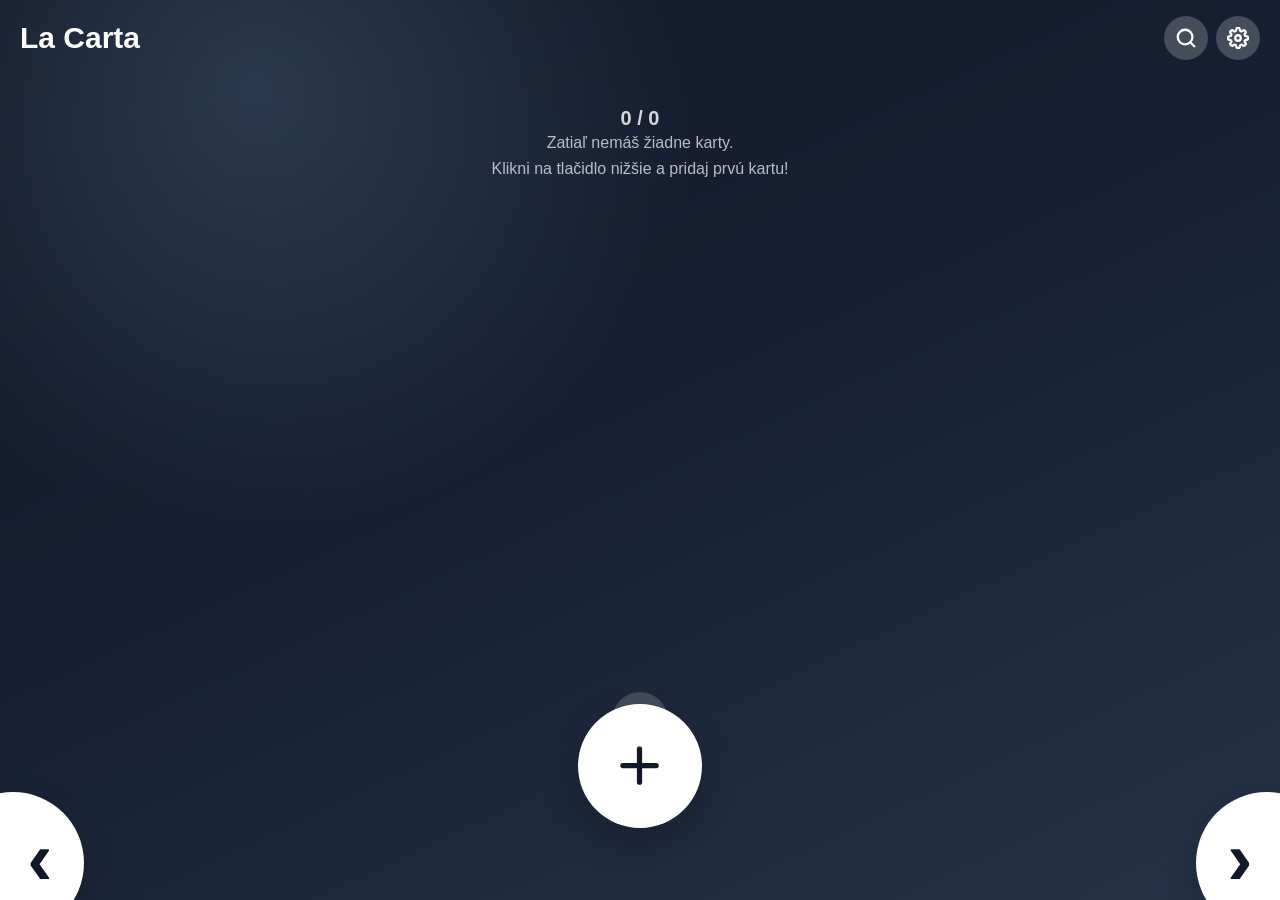
==== commit 01796210: "feat: favorites filter (star cards, toggle view)" ====
--- a/index.html
+++ b/index.html
@@ -41,11 +41,16 @@
       <div class="nav-bottom" id="nav-bottom">
         <button id="btn-prev" class="nav-arrow" aria-label="Predchádzajúca karta">‹</button>
         <button id="btn-add" aria-label="Pridať kartu"><svg viewBox="0 0 24 24" fill="none" stroke="currentColor" stroke-width="2.5" stroke-linecap="round"><line x1="12" y1="5" x2="12" y2="19"/><line x1="5" y1="12" x2="19" y2="12"/></svg></button>
+        <button id="btn-fav" title="Obľúbené" aria-label="Obľúbené">☆</button>
         <button id="btn-next" class="nav-arrow" aria-label="Ďalšia karta">›</button>
       </div>
       <div id="empty-state" class="hidden">
         <p>Zatiaľ nemáš žiadne karty.</p>
         <p>Klikni na tlačidlo nižšie a pridaj prvú kartu!</p>
+      </div>
+      <div id="favorites-empty-state" class="hidden">
+        <p>Zatiaľ si nepridal žiadne obľúbené karty.</p>
+        <button id="btn-fav-show-all" type="button">Zobraziť všetky karty</button>
       </div>
     </main>
   </div>
@@ -202,14 +207,6 @@
 
   <div id="toast" class="toast hidden" role="status" aria-live="polite"></div>
 
-  <script src="js/storage.js"></script>
-  <script src="js/cards.js"></script>
-  <script src="js/ui.js"></script>
-  <script src="js/app.js"></script>
-  <script>
-    if ('serviceWorker' in navigator) {
-      navigator.serviceWorker.register('service-worker.js');
-    }
-  </script>
+  <script type="module" src="js/app.js"></script>
 </body>
 </html>
--- a/css/style.css
+++ b/css/style.css
@@ -28,6 +28,7 @@
     linear-gradient(155deg, #111827 0%, #172033 46%, #243247 100%);
   color: var(--text);
   -webkit-tap-highlight-color: transparent;
+  touch-action: manipulation;
   user-select: none;
 }
 
@@ -280,13 +281,31 @@
   --slide-width: min(66vw, 340px);
   --slide-gap: clamp(22px, 7vw, 42px);
   --slide-step: calc(var(--slide-width) + var(--slide-gap));
-  --current-index: 0;
+  --center-slot: 2;
   --drag-offset: 0px;
+  --transition-offset: 0px;
   display: flex;
   gap: var(--slide-gap);
   height: 100%;
-  transform: translateX(calc((100vw - var(--slide-width)) / 2 - (var(--current-index) * var(--slide-step)) + var(--drag-offset)));
+  transform: translate3d(
+    calc(
+      (100vw - var(--slide-width)) / 2
+      - (var(--center-slot) * var(--slide-step))
+      + var(--drag-offset)
+      + var(--transition-offset)
+    ),
+    0,
+    0
+  );
+}
+
+.splide__list.is-animating {
   transition: transform 0.32s cubic-bezier(.2, .8, .2, 1);
+  will-change: transform;
+}
+
+.splide__list.is-dragging {
+  transition: none;
   will-change: transform;
 }
 
@@ -306,31 +325,22 @@
   min-height: 300px;
   cursor: pointer;
   position: relative;
-  transition: transform 0.35s ease, opacity 0.35s ease;
   transform-style: preserve-3d;
+  transition: transform 0.35s ease;
 }
 
 .splide__slide.is-active {
   pointer-events: auto;
 }
 
-.splide__slide.is-prev .card,
-.splide__slide.is-next .card {
-  transform: scale(0.85);
-  opacity: 0.7;
-}
-
-.splide__slide.is-active .card {
-  transform: none;
-  opacity: 1;
-}
-
 .splide__slide .card.flipped {
   transform: rotateY(180deg);
 }
 
-.splide__slide.is-active .card.flipped {
-  transform: rotateY(180deg);
+@media (prefers-reduced-motion: reduce) {
+  .splide__list {
+    transition-duration: 0.01ms !important;
+  }
 }
 
 .splide__slide .card-inner {
@@ -1099,4 +1109,77 @@
 
 .hidden {
   display: none !important;
-}+}
+
+/* ── Favorites ── */
+
+#btn-fav {
+  position: absolute;
+  left: 50%;
+  bottom: max(152px, calc(140px + env(safe-area-inset-bottom)));
+  transform: translateX(-50%);
+  width: clamp(40px, 11vw, 56px);
+  height: clamp(40px, 11vw, 56px);
+  border: none;
+  background: rgba(255, 255, 255, 0.16);
+  color: rgba(255, 255, 255, 0.8);
+  font-size: clamp(18px, 4.5vw, 24px);
+  border-radius: 50%;
+  cursor: pointer;
+  display: flex;
+  align-items: center;
+  justify-content: center;
+  transition: background 0.2s, transform 0.15s;
+  pointer-events: auto;
+  line-height: 1;
+}
+
+#btn-fav:active {
+  background: rgba(255, 255, 255, 0.28);
+  transform: translateX(-50%) scale(0.92);
+}
+
+.splide__slide .star {
+  position: absolute;
+  bottom: clamp(12px, 3vw, 20px);
+  right: clamp(8px, 2.5vw, 16px);
+  font-size: clamp(16px, 3.5vw, 24px);
+  color: white;
+  opacity: 0.7;
+  cursor: pointer;
+  z-index: 2;
+  line-height: 1;
+  padding: 6px;
+  user-select: none;
+  -webkit-tap-highlight-color: transparent;
+}
+
+.splide__slide .card.flipped .star {
+  display: none;
+}
+
+#favorites-empty-state {
+  text-align: center;
+  color: rgba(255, 255, 255, 0.7);
+  line-height: 1.6;
+}
+
+#favorites-empty-state p {
+  margin-bottom: 16px;
+}
+
+#favorites-empty-state button {
+  padding: 12px 24px;
+  border: 2px solid rgba(255, 255, 255, 0.35);
+  border-radius: 12px;
+  background: rgba(255, 255, 255, 0.12);
+  color: white;
+  font-size: 15px;
+  font-weight: 600;
+  cursor: pointer;
+  transition: background 0.2s;
+}
+
+#favorites-empty-state button:active {
+  background: rgba(255, 255, 255, 0.25);
+}
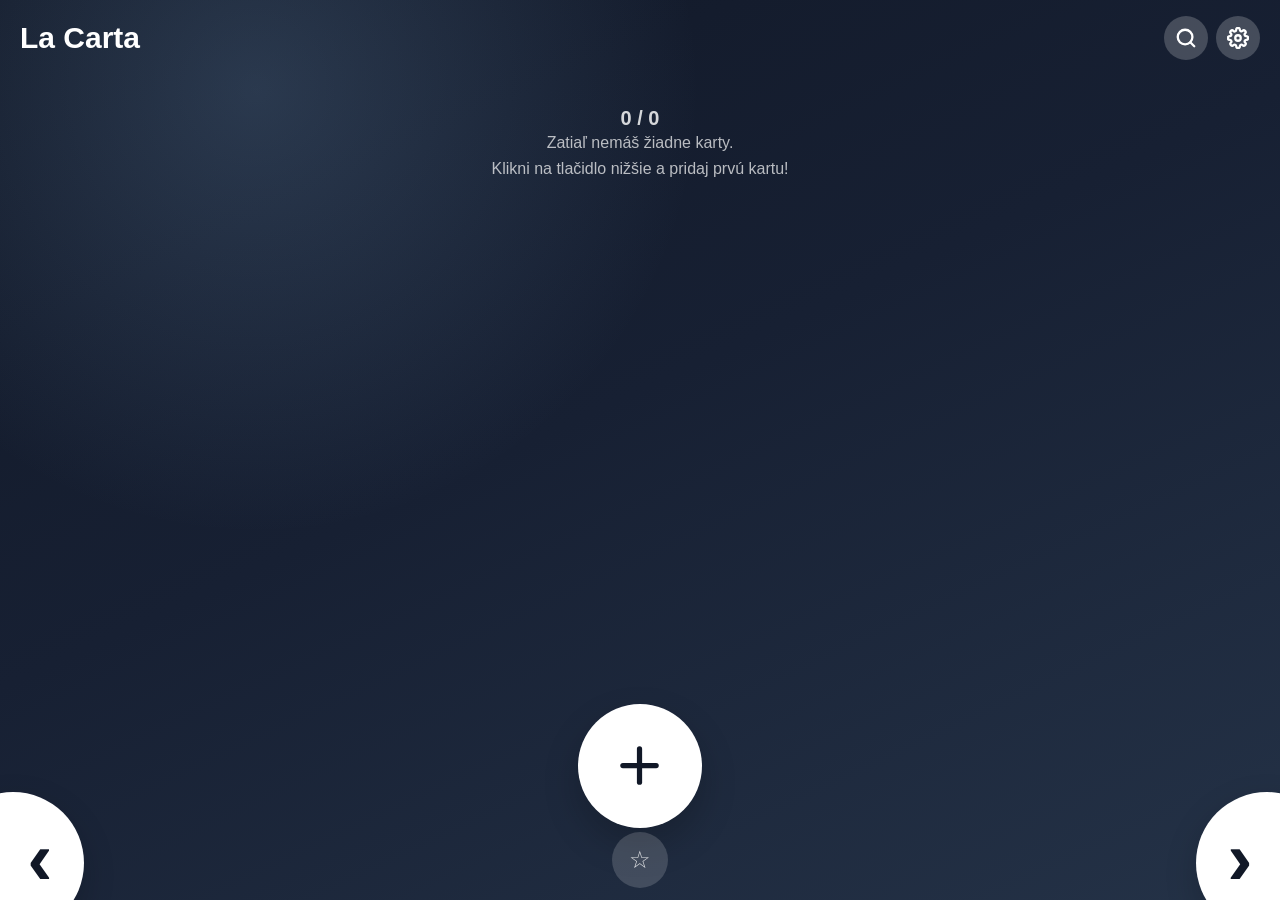
==== commit 1f7f2cca: "refactor: add persistent card favorite control" ====
--- a/index.html
+++ b/index.html
@@ -36,6 +36,13 @@
           <div class="splide__track">
             <div class="splide__list"></div>
           </div>
+          <button
+            id="btn-card-favorite"
+            class="card-favorite"
+            type="button"
+            aria-label="Pridať kartu medzi obľúbené"
+            aria-pressed="false"
+          >☆</button>
         </div>
       </div>
       <div class="nav-bottom" id="nav-bottom">
--- a/css/style.css
+++ b/css/style.css
@@ -1116,7 +1116,7 @@
 #btn-fav {
   position: absolute;
   left: 50%;
-  bottom: max(152px, calc(140px + env(safe-area-inset-bottom)));
+  bottom: max(12px, calc(4px + env(safe-area-inset-bottom)));
   transform: translateX(-50%);
   width: clamp(40px, 11vw, 56px);
   height: clamp(40px, 11vw, 56px);
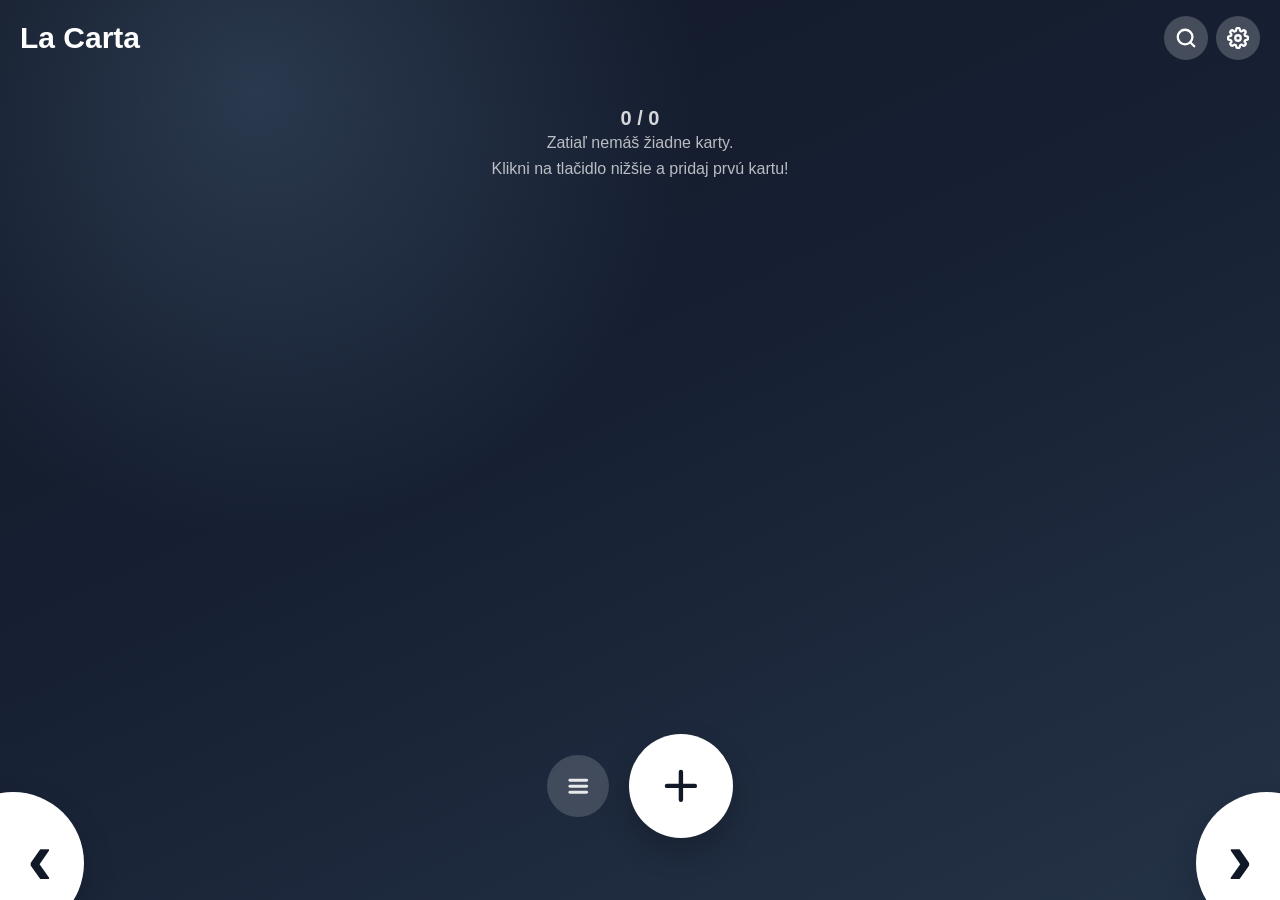
==== commit f05b1c73: "feat: reorganize bottom favorite controls" ====
--- a/index.html
+++ b/index.html
@@ -36,19 +36,33 @@
           <div class="splide__track">
             <div class="splide__list"></div>
           </div>
+        </div>
+      </div>
+      <div class="nav-bottom" id="nav-bottom">
+        <button id="btn-prev" class="nav-arrow" aria-label="Predchádzajúca karta">‹</button>
+        <div class="nav-center">
+          <button
+            id="btn-favorites-view"
+            class="nav-secondary"
+            type="button"
+            aria-label="Zobraziť obľúbené karty"
+            aria-pressed="false"
+          >
+            <svg aria-hidden="true" viewBox="0 0 24 24" fill="none" stroke="currentColor" stroke-width="2.5" stroke-linecap="round">
+              <line x1="5" y1="7" x2="19" y2="7"/>
+              <line x1="5" y1="12" x2="19" y2="12"/>
+              <line x1="5" y1="17" x2="19" y2="17"/>
+            </svg>
+          </button>
+          <button id="btn-add" type="button" aria-label="Pridať kartu"><svg viewBox="0 0 24 24" fill="none" stroke="currentColor" stroke-width="2.5" stroke-linecap="round"><line x1="12" y1="5" x2="12" y2="19"/><line x1="5" y1="12" x2="19" y2="12"/></svg></button>
           <button
             id="btn-card-favorite"
-            class="card-favorite"
+            class="nav-secondary hidden"
             type="button"
             aria-label="Pridať kartu medzi obľúbené"
             aria-pressed="false"
           >☆</button>
         </div>
-      </div>
-      <div class="nav-bottom" id="nav-bottom">
-        <button id="btn-prev" class="nav-arrow" aria-label="Predchádzajúca karta">‹</button>
-        <button id="btn-add" aria-label="Pridať kartu"><svg viewBox="0 0 24 24" fill="none" stroke="currentColor" stroke-width="2.5" stroke-linecap="round"><line x1="12" y1="5" x2="12" y2="19"/><line x1="5" y1="12" x2="19" y2="12"/></svg></button>
-        <button id="btn-fav" title="Obľúbené" aria-label="Obľúbené">☆</button>
         <button id="btn-next" class="nav-arrow" aria-label="Ďalšia karta">›</button>
       </div>
       <div id="empty-state" class="hidden">
--- a/css/style.css
+++ b/css/style.css
@@ -84,36 +84,6 @@
   line-height: 1;
 }
 
-#btn-add {
-  width: 56px;
-  height: 56px;
-  border: none;
-  background: var(--primary);
-  color: white;
-  border-radius: 50%;
-  cursor: pointer;
-  display: flex;
-  align-items: center;
-  justify-content: center;
-  transition: background 0.2s, transform 0.15s;
-  flex-shrink: 0;
-  box-shadow: 0 8px 24px rgba(47, 111, 177, 0.36);
-}
-
-#btn-add svg {
-  width: 26px;
-  height: 26px;
-  fill: none;
-  stroke: currentColor;
-  stroke-width: 2.5;
-  stroke-linecap: round;
-}
-
-#btn-add:active {
-  background: var(--primary-strong);
-  transform: scale(0.92);
-}
-
 .header-actions {
   display: flex;
   gap: 8px;
@@ -263,6 +233,8 @@
 }
 
 .splide {
+  --slide-width: min(66vw, 340px);
+  --card-height: max(300px, min(52vh, 460px));
   width: 100vw;
   height: min(58vh, 520px);
   min-height: 330px;
@@ -271,6 +243,7 @@
 }
 
 .splide__track {
+  position: relative;
   overflow: visible;
   height: 100%;
   width: 100%;
@@ -278,7 +251,6 @@
 }
 
 .splide__list {
-  --slide-width: min(66vw, 340px);
   --slide-gap: clamp(22px, 7vw, 42px);
   --slide-step: calc(var(--slide-width) + var(--slide-gap));
   --center-slot: 2;
@@ -321,8 +293,7 @@
 
 .splide__slide .card {
   width: 100%;
-  height: min(52vh, 460px);
-  min-height: 300px;
+  height: var(--card-height);
   cursor: pointer;
   position: relative;
   transform-style: preserve-3d;
@@ -517,17 +488,70 @@
   letter-spacing: 0;
 }
 
-#btn-add {
+.nav-center {
   position: absolute;
   left: 50%;
-  bottom: max(72px, calc(56px + env(safe-area-inset-bottom)));
+  bottom: max(62px, calc(46px + env(safe-area-inset-bottom)));
   transform: translateX(-50%);
-  width: clamp(96px, 27vw, 124px);
-  height: clamp(96px, 27vw, 124px);
+  display: flex;
+  align-items: center;
+  gap: clamp(12px, 4vw, 20px);
+  pointer-events: auto;
+}
+
+.nav-secondary {
+  width: clamp(48px, 14vw, 62px);
+  height: clamp(48px, 14vw, 62px);
+  border: none;
+  border-radius: 50%;
+  background: rgba(255, 255, 255, 0.16);
+  color: rgba(255, 255, 255, 0.88);
+  display: flex;
+  align-items: center;
+  justify-content: center;
+  flex-shrink: 0;
+  font-size: clamp(22px, 6vw, 30px);
+  line-height: 1;
+  cursor: pointer;
+  pointer-events: auto;
+  transition: background 0.2s, transform 0.15s;
+}
+
+.nav-secondary svg {
+  width: 46%;
+  height: 46%;
+}
+
+.nav-secondary[aria-pressed="true"] {
+  background: rgba(255, 255, 255, 0.32);
+  color: white;
+}
+
+.nav-secondary:active {
+  background: rgba(255, 255, 255, 0.28);
+  transform: scale(0.92);
+}
+
+.nav-secondary:disabled {
+  cursor: default;
+}
+
+#btn-add {
+  position: static;
+  width: clamp(80px, 23vw, 104px);
+  height: clamp(80px, 23vw, 104px);
+  border: none;
+  border-radius: 50%;
   background: white;
   color: #111827;
-  box-shadow: 0 16px 36px rgba(0, 0, 0, 0.2);
+  box-shadow: 0 14px 30px rgba(0, 0, 0, 0.2);
+  display: flex;
+  align-items: center;
+  justify-content: center;
+  flex-shrink: 0;
+  cursor: pointer;
   pointer-events: auto;
+  transition: background 0.2s, transform 0.15s;
 }
 
 #btn-add svg {
@@ -538,7 +562,7 @@
 
 #btn-add:active {
   background: #f6f6f6;
-  transform: translateX(-50%) scale(0.94);
+  transform: scale(0.94);
 }
 
 /* ── Modal ── */
@@ -1113,51 +1137,6 @@
 
 /* ── Favorites ── */
 
-#btn-fav {
-  position: absolute;
-  left: 50%;
-  bottom: max(12px, calc(4px + env(safe-area-inset-bottom)));
-  transform: translateX(-50%);
-  width: clamp(40px, 11vw, 56px);
-  height: clamp(40px, 11vw, 56px);
-  border: none;
-  background: rgba(255, 255, 255, 0.16);
-  color: rgba(255, 255, 255, 0.8);
-  font-size: clamp(18px, 4.5vw, 24px);
-  border-radius: 50%;
-  cursor: pointer;
-  display: flex;
-  align-items: center;
-  justify-content: center;
-  transition: background 0.2s, transform 0.15s;
-  pointer-events: auto;
-  line-height: 1;
-}
-
-#btn-fav:active {
-  background: rgba(255, 255, 255, 0.28);
-  transform: translateX(-50%) scale(0.92);
-}
-
-.splide__slide .star {
-  position: absolute;
-  bottom: clamp(12px, 3vw, 20px);
-  right: clamp(8px, 2.5vw, 16px);
-  font-size: clamp(16px, 3.5vw, 24px);
-  color: white;
-  opacity: 0.7;
-  cursor: pointer;
-  z-index: 2;
-  line-height: 1;
-  padding: 6px;
-  user-select: none;
-  -webkit-tap-highlight-color: transparent;
-}
-
-.splide__slide .card.flipped .star {
-  display: none;
-}
-
 #favorites-empty-state {
   text-align: center;
   color: rgba(255, 255, 255, 0.7);
